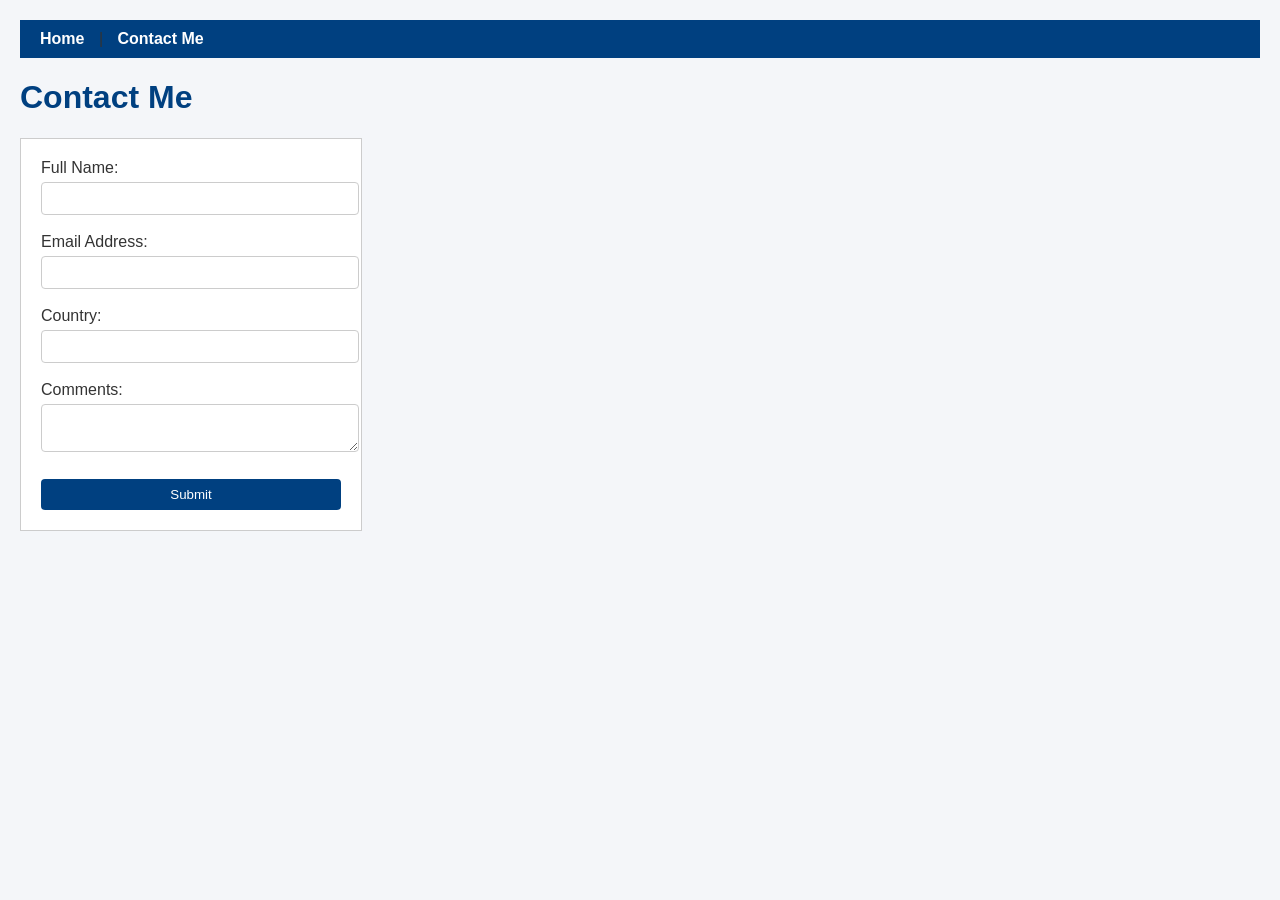
==== contact.html @ 4f0599c0 "Add files via upload" ====
<!DOCTYPE html>
<html lang="en">
<head>
  <meta charset="UTF-8">
  <title>Contact Ahmad Mohammad Marie</title>
  <link rel="stylesheet" href="style.css">
  <script>
    function validateForm() {
      const name = document.forms["contactForm"]["fullname"].value;
      const email = document.forms["contactForm"]["email"].value;
      const country = document.forms["contactForm"]["country"].value;
      const comments = document.forms["contactForm"]["comments"].value;

      if (name === "" || email === "" || country === "" || comments === "") {
        alert("All fields must be filled out before submission.");
        return false;
      }
      alert("Form submitted successfully!");
      return true;
    }
  </script>
</head>
<body>
  <nav>
    <a href="index.html">Home</a> | 
    <a href="contact.html">Contact Me</a>
  </nav>

  <h1>Contact Me</h1>
  <form name="contactForm" onsubmit="return validateForm()">
    <label for="fullname">Full Name:</label><br>
    <input type="text" id="fullname" name="fullname"><br><br>

    <label for="email">Email Address:</label><br>
    <input type="email" id="email" name="email"><br><br>

    <label for="country">Country:</label><br>
    <input type="text" id="country" name="country"><br><br>

    <label for="comments">Comments:</label><br>
    <textarea id="comments" name="comments"></textarea><br><br>

    <input type="submit" value="Submit">
  </form>
</body>
</html>
---- style.css ----
body {
  font-family: Arial, sans-serif;
  background-color: #f4f6f9;
  margin: 20px;
  color: #333;
}

nav {
  background-color: #004080;
  padding: 10px;
  margin-bottom: 20px;
}

nav a {
  color: white;
  text-decoration: none;
  margin: 0 10px;
  font-weight: bold;
}

nav a:hover {
  text-decoration: underline;
}

h1, h2, h3 {
  color: #004080;
}

.profile-photo {
  width: 200px;
  border: 3px solid #004080;
  border-radius: 8px;
}

table {
  border-collapse: collapse;
  margin-top: 10px;
}

table td {
  border: 1px solid #004080;
  padding: 8px;
}

table a {
  color: #004080;
  text-decoration: none;
}

table a:hover {
  text-decoration: underline;
}

form {
  background-color: #ffffff;
  padding: 20px;
  border: 1px solid #ccc;
  width: 300px;
}

input, textarea {
  width: 100%;
  padding: 8px;
  margin-top: 5px;
  border: 1px solid #ccc;
  border-radius: 4px;
}

input[type="submit"] {
  background-color: #004080;
  color: white;
  border: none;
  cursor: pointer;
}

input[type="submit"]:hover {
  background-color: #003366;
}
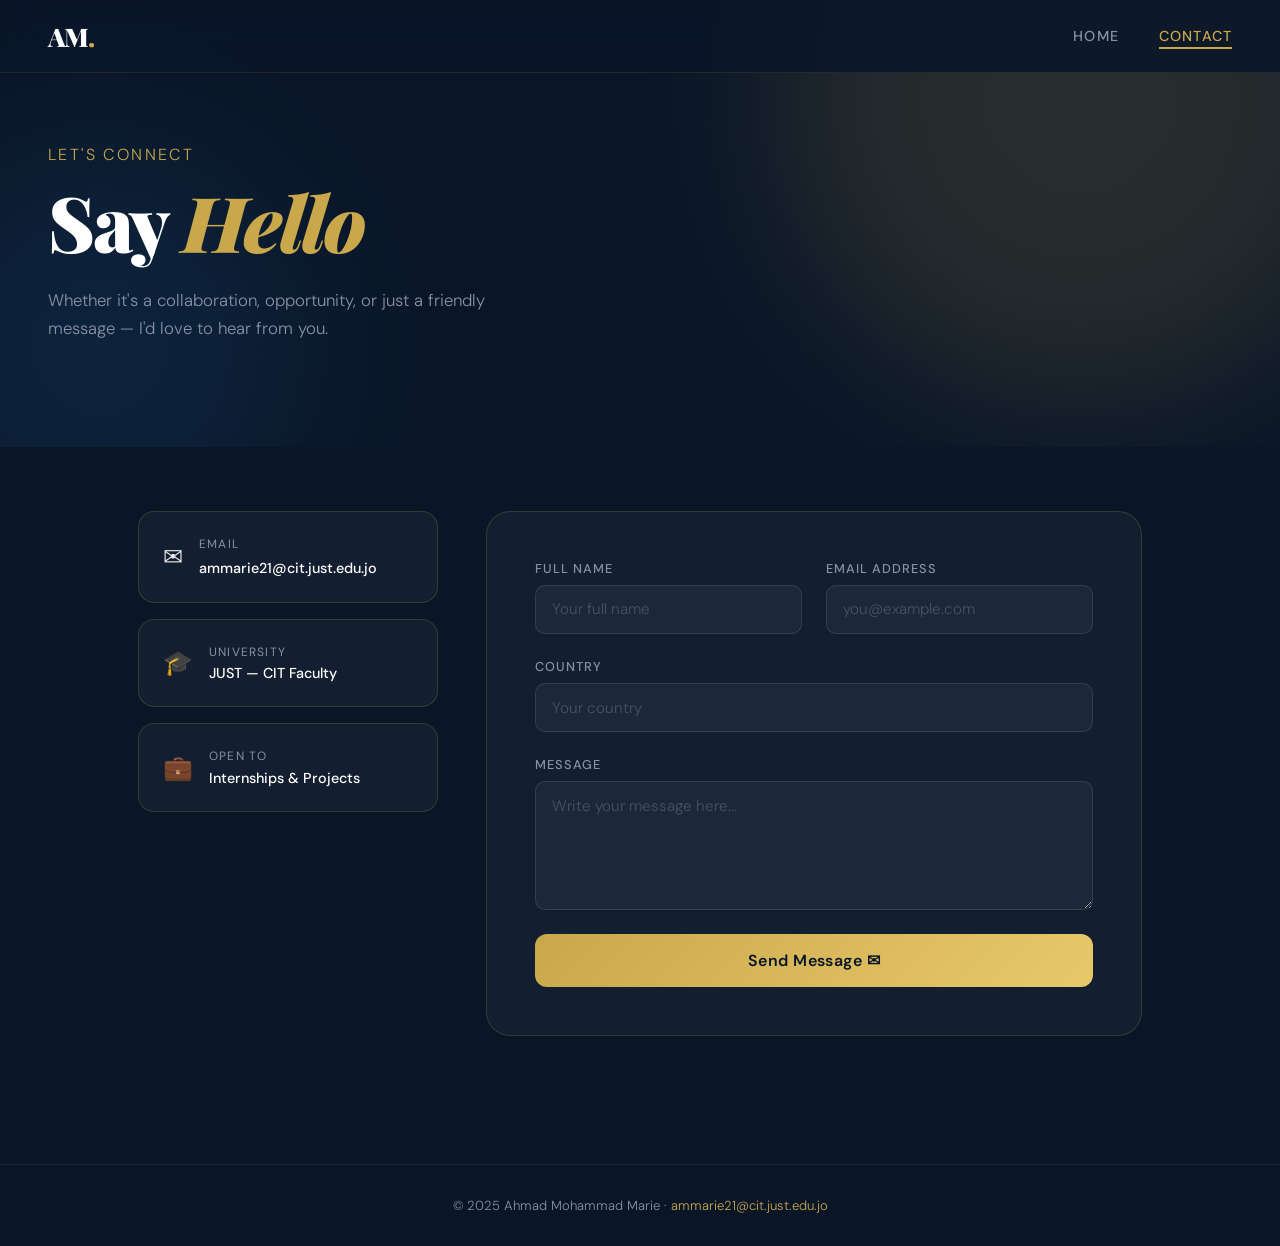
==== commit f129c0b2: "Add files via upload" ====
--- a/contact.html
+++ b/contact.html
@@ -1,46 +1,135 @@
-<!DOCTYPE html>
-<html lang="en">
-<head>
-  <meta charset="UTF-8">
-  <title>Contact Ahmad Mohammad Marie</title>
-  <link rel="stylesheet" href="style.css">
-  <script>
-    function validateForm() {
-      const name = document.forms["contactForm"]["fullname"].value;
-      const email = document.forms["contactForm"]["email"].value;
-      const country = document.forms["contactForm"]["country"].value;
-      const comments = document.forms["contactForm"]["comments"].value;
-
-      if (name === "" || email === "" || country === "" || comments === "") {
-        alert("All fields must be filled out before submission.");
-        return false;
-      }
-      alert("Form submitted successfully!");
-      return true;
-    }
-  </script>
-</head>
-<body>
-  <nav>
-    <a href="index.html">Home</a> | 
-    <a href="contact.html">Contact Me</a>
-  </nav>
-
-  <h1>Contact Me</h1>
-  <form name="contactForm" onsubmit="return validateForm()">
-    <label for="fullname">Full Name:</label><br>
-    <input type="text" id="fullname" name="fullname"><br><br>
-
-    <label for="email">Email Address:</label><br>
-    <input type="email" id="email" name="email"><br><br>
-
-    <label for="country">Country:</label><br>
-    <input type="text" id="country" name="country"><br><br>
-
-    <label for="comments">Comments:</label><br>
-    <textarea id="comments" name="comments"></textarea><br><br>
-
-    <input type="submit" value="Submit">
-  </form>
-</body>
-</html>
+<!DOCTYPE html>
+<html lang="en">
+<head>
+  <meta charset="UTF-8">
+  <meta name="viewport" content="width=device-width, initial-scale=1.0">
+  <title>Contact — Ahmad Mohammad Marie</title>
+  <link href="https://fonts.googleapis.com/css2?family=Playfair+Display:wght@400;700;900&family=DM+Sans:wght@300;400;500&display=swap" rel="stylesheet">
+  <link rel="stylesheet" href="style.css">
+  <script>
+    function validateForm() {
+      const name = document.forms["contactForm"]["fullname"].value;
+      const email = document.forms["contactForm"]["email"].value;
+      const country = document.forms["contactForm"]["country"].value;
+      const comments = document.forms["contactForm"]["comments"].value;
+
+      const fields = ['fullname','email','country','comments'];
+      let valid = true;
+
+      fields.forEach(f => {
+        const el = document.getElementById(f);
+        if (!document.forms["contactForm"][f].value.trim()) {
+          el.classList.add('error');
+          valid = false;
+        } else {
+          el.classList.remove('error');
+        }
+      });
+
+      if (!valid) {
+        document.getElementById('form-error').style.display = 'block';
+        return false;
+      }
+
+      document.getElementById('form-error').style.display = 'none';
+      document.getElementById('form-success').style.display = 'flex';
+      document.getElementById('contact-form-box').style.display = 'none';
+      return false; // prevent actual submit for demo
+    }
+  </script>
+</head>
+<body>
+
+  <!-- Navigation -->
+  <nav class="nav">
+    <div class="nav-logo">AM<span class="dot">.</span></div>
+    <div class="nav-links">
+      <a href="index.html" class="nav-link">Home</a>
+      <a href="contact.html" class="nav-link active">Contact</a>
+    </div>
+  </nav>
+
+  <!-- Contact Hero -->
+  <section class="contact-hero">
+    <div class="hero-bg">
+      <div class="circle c1"></div>
+      <div class="circle c2"></div>
+    </div>
+    <div class="contact-hero-text">
+      <p class="hero-eyebrow">Let's Connect</p>
+      <h1 class="hero-name">Say <span class="accent">Hello</span></h1>
+      <p class="hero-bio">Whether it's a collaboration, opportunity, or just a friendly message — I'd love to hear from you.</p>
+    </div>
+  </section>
+
+  <!-- Contact Layout -->
+  <section class="contact-layout">
+
+    <!-- Info Panel -->
+    <div class="contact-info">
+      <div class="info-card">
+        <div class="info-icon">✉</div>
+        <div>
+          <div class="info-label">Email</div>
+          <a href="mailto:ammarie21@cit.just.edu.jo" class="info-value">ammarie21@cit.just.edu.jo</a>
+        </div>
+      </div>
+      <div class="info-card">
+        <div class="info-icon">🎓</div>
+        <div>
+          <div class="info-label">University</div>
+          <div class="info-value">JUST — CIT Faculty</div>
+        </div>
+      </div>
+      <div class="info-card">
+        <div class="info-icon">💼</div>
+        <div>
+          <div class="info-label">Open To</div>
+          <div class="info-value">Internships & Projects</div>
+        </div>
+      </div>
+    </div>
+
+    <!-- Form -->
+    <div id="contact-form-box" class="contact-form-box">
+      <div id="form-error" class="form-error" style="display:none">⚠ Please fill in all fields before submitting.</div>
+      <form name="contactForm" onsubmit="return validateForm()">
+        <div class="form-row">
+          <div class="form-group">
+            <label for="fullname">Full Name</label>
+            <input type="text" id="fullname" name="fullname" placeholder="Your full name">
+          </div>
+          <div class="form-group">
+            <label for="email">Email Address</label>
+            <input type="email" id="email" name="email" placeholder="you@example.com">
+          </div>
+        </div>
+        <div class="form-group">
+          <label for="country">Country</label>
+          <input type="text" id="country" name="country" placeholder="Your country">
+        </div>
+        <div class="form-group">
+          <label for="comments">Message</label>
+          <textarea id="comments" name="comments" rows="5" placeholder="Write your message here..."></textarea>
+        </div>
+        <button type="submit" class="btn-primary submit-btn">Send Message ✉</button>
+      </form>
+    </div>
+
+    <!-- Success Message -->
+    <div id="form-success" class="form-success" style="display:none">
+      <div class="success-icon">✅</div>
+      <h3>Message Sent!</h3>
+      <p>Thanks for reaching out. I'll get back to you soon.</p>
+      <a href="index.html" class="btn-primary" style="margin-top:1.5rem;display:inline-block">Back to Home</a>
+    </div>
+
+  </section>
+
+  <!-- Footer -->
+  <footer class="footer">
+    <p>© 2025 Ahmad Mohammad Marie · <a href="mailto:ammarie21@cit.just.edu.jo">ammarie21@cit.just.edu.jo</a></p>
+  </footer>
+
+</body>
+</html>
--- a/style.css
+++ b/style.css
@@ -1,78 +1,815 @@
-body {
-  font-family: Arial, sans-serif;
-  background-color: #f4f6f9;
-  margin: 20px;
-  color: #333;
-}
-
-nav {
-  background-color: #004080;
-  padding: 10px;
-  margin-bottom: 20px;
-}
-
-nav a {
-  color: white;
-  text-decoration: none;
-  margin: 0 10px;
-  font-weight: bold;
-}
-
-nav a:hover {
-  text-decoration: underline;
-}
-
-h1, h2, h3 {
-  color: #004080;
-}
-
-.profile-photo {
-  width: 200px;
-  border: 3px solid #004080;
-  border-radius: 8px;
-}
-
-table {
-  border-collapse: collapse;
-  margin-top: 10px;
-}
-
-table td {
-  border: 1px solid #004080;
-  padding: 8px;
-}
-
-table a {
-  color: #004080;
-  text-decoration: none;
-}
-
-table a:hover {
-  text-decoration: underline;
-}
-
-form {
-  background-color: #ffffff;
-  padding: 20px;
-  border: 1px solid #ccc;
-  width: 300px;
-}
-
-input, textarea {
-  width: 100%;
-  padding: 8px;
-  margin-top: 5px;
-  border: 1px solid #ccc;
-  border-radius: 4px;
-}
-
-input[type="submit"] {
-  background-color: #004080;
-  color: white;
-  border: none;
-  cursor: pointer;
-}
-
-input[type="submit"]:hover {
-  background-color: #003366;
-}
+/* ===========================
+   CSS Variables & Reset
+   =========================== */
+:root {
+  --navy: #0a1628;
+  --navy-mid: #112240;
+  --navy-light: #1d3461;
+  --gold: #c9a84c;
+  --gold-light: #e8c96a;
+  --cream: #f5f0e8;
+  --text: #e8e8e8;
+  --text-muted: #8892a4;
+  --white: #ffffff;
+  --card-bg: rgba(255,255,255,0.04);
+  --card-border: rgba(201,168,76,0.2);
+  --radius: 16px;
+  --font-display: 'Playfair Display', serif;
+  --font-body: 'DM Sans', sans-serif;
+}
+
+*, *::before, *::after {
+  box-sizing: border-box;
+  margin: 0;
+  padding: 0;
+}
+
+html {
+  scroll-behavior: smooth;
+}
+
+body {
+  font-family: var(--font-body);
+  background-color: var(--navy);
+  color: var(--text);
+  min-height: 100vh;
+  overflow-x: hidden;
+}
+
+/* ===========================
+   Navigation
+   =========================== */
+.nav {
+  position: fixed;
+  top: 0;
+  left: 0;
+  right: 0;
+  z-index: 100;
+  display: flex;
+  align-items: center;
+  justify-content: space-between;
+  padding: 1.2rem 3rem;
+  background: rgba(10, 22, 40, 0.85);
+  backdrop-filter: blur(16px);
+  border-bottom: 1px solid rgba(201,168,76,0.12);
+}
+
+.nav-logo {
+  font-family: var(--font-display);
+  font-size: 1.6rem;
+  font-weight: 900;
+  color: var(--white);
+  letter-spacing: -0.03em;
+}
+
+.dot {
+  color: var(--gold);
+}
+
+.nav-links {
+  display: flex;
+  gap: 2.5rem;
+  align-items: center;
+}
+
+.nav-link {
+  font-family: var(--font-body);
+  font-size: 0.9rem;
+  font-weight: 500;
+  color: var(--text-muted);
+  text-decoration: none;
+  letter-spacing: 0.08em;
+  text-transform: uppercase;
+  transition: color 0.2s;
+  position: relative;
+}
+
+.nav-link::after {
+  content: '';
+  position: absolute;
+  bottom: -4px;
+  left: 0;
+  width: 0;
+  height: 2px;
+  background: var(--gold);
+  transition: width 0.3s;
+}
+
+.nav-link:hover,
+.nav-link.active {
+  color: var(--gold);
+}
+
+.nav-link.active::after,
+.nav-link:hover::after {
+  width: 100%;
+}
+
+/* ===========================
+   Hero Section
+   =========================== */
+.hero {
+  min-height: 100vh;
+  display: flex;
+  align-items: center;
+  justify-content: center;
+  padding: 7rem 3rem 4rem;
+  position: relative;
+  overflow: hidden;
+}
+
+.hero-bg {
+  position: absolute;
+  inset: 0;
+  pointer-events: none;
+}
+
+.circle {
+  position: absolute;
+  border-radius: 50%;
+  filter: blur(80px);
+  opacity: 0.15;
+}
+
+.c1 {
+  width: 600px;
+  height: 600px;
+  background: var(--gold);
+  top: -200px;
+  right: -100px;
+  animation: float 8s ease-in-out infinite;
+}
+
+.c2 {
+  width: 400px;
+  height: 400px;
+  background: #1e6ba8;
+  bottom: -100px;
+  left: -100px;
+  animation: float 10s ease-in-out infinite reverse;
+}
+
+.c3 {
+  width: 250px;
+  height: 250px;
+  background: var(--gold-light);
+  top: 50%;
+  left: 40%;
+  animation: float 6s ease-in-out infinite;
+}
+
+@keyframes float {
+  0%, 100% { transform: translateY(0px); }
+  50% { transform: translateY(-30px); }
+}
+
+.hero-content {
+  display: flex;
+  align-items: center;
+  gap: 6rem;
+  max-width: 1100px;
+  width: 100%;
+  position: relative;
+  z-index: 2;
+}
+
+.hero-text {
+  flex: 1;
+  animation: fadeUp 0.8s ease forwards;
+}
+
+@keyframes fadeUp {
+  from { opacity: 0; transform: translateY(30px); }
+  to   { opacity: 1; transform: translateY(0); }
+}
+
+.hero-eyebrow {
+  font-size: 1rem;
+  font-weight: 300;
+  color: var(--gold);
+  letter-spacing: 0.15em;
+  text-transform: uppercase;
+  margin-bottom: 1rem;
+}
+
+.hero-name {
+  font-family: var(--font-display);
+  font-size: clamp(2.8rem, 6vw, 5rem);
+  font-weight: 900;
+  line-height: 1.05;
+  color: var(--white);
+  margin-bottom: 1.5rem;
+  letter-spacing: -0.03em;
+}
+
+.accent {
+  color: var(--gold);
+  font-style: italic;
+}
+
+.hero-meta {
+  display: flex;
+  gap: 0.75rem;
+  flex-wrap: wrap;
+  margin-bottom: 1.5rem;
+}
+
+.badge {
+  background: rgba(201,168,76,0.12);
+  border: 1px solid rgba(201,168,76,0.3);
+  color: var(--gold-light);
+  padding: 0.35rem 0.9rem;
+  border-radius: 100px;
+  font-size: 0.8rem;
+  font-weight: 500;
+  letter-spacing: 0.04em;
+}
+
+.hero-bio {
+  font-size: 1.05rem;
+  color: var(--text-muted);
+  line-height: 1.7;
+  max-width: 480px;
+  margin-bottom: 2.5rem;
+  font-weight: 300;
+}
+
+.hero-actions {
+  display: flex;
+  gap: 1rem;
+  flex-wrap: wrap;
+}
+
+.btn-primary {
+  background: linear-gradient(135deg, var(--gold), var(--gold-light));
+  color: var(--navy);
+  padding: 0.9rem 2rem;
+  border-radius: 100px;
+  font-size: 0.9rem;
+  font-weight: 600;
+  text-decoration: none;
+  border: none;
+  cursor: pointer;
+  transition: transform 0.2s, box-shadow 0.2s;
+  display: inline-block;
+  letter-spacing: 0.03em;
+}
+
+.btn-primary:hover {
+  transform: translateY(-2px);
+  box-shadow: 0 12px 30px rgba(201,168,76,0.35);
+}
+
+.btn-secondary {
+  color: var(--text);
+  padding: 0.9rem 2rem;
+  border-radius: 100px;
+  font-size: 0.9rem;
+  font-weight: 500;
+  text-decoration: none;
+  border: 1px solid rgba(255,255,255,0.15);
+  transition: border-color 0.2s, color 0.2s;
+  letter-spacing: 0.03em;
+}
+
+.btn-secondary:hover {
+  border-color: var(--gold);
+  color: var(--gold);
+}
+
+/* Hero Photo */
+.hero-photo-wrap {
+  position: relative;
+  flex-shrink: 0;
+  animation: fadeUp 0.8s 0.2s ease both;
+}
+
+.photo-ring {
+  position: absolute;
+  inset: -12px;
+  border-radius: 50%;
+  border: 2px dashed rgba(201,168,76,0.4);
+  animation: spin 20s linear infinite;
+}
+
+@keyframes spin {
+  to { transform: rotate(360deg); }
+}
+
+.hero-photo {
+  width: 280px;
+  height: 280px;
+  object-fit: cover;
+  object-position: top center;
+  border-radius: 50%;
+  border: 4px solid var(--gold);
+  display: block;
+  position: relative;
+  z-index: 1;
+}
+
+.photo-tag {
+  position: absolute;
+  bottom: 10px;
+  right: -20px;
+  background: linear-gradient(135deg, var(--gold), var(--gold-light));
+  color: var(--navy);
+  padding: 0.5rem 1rem;
+  border-radius: 100px;
+  font-size: 0.8rem;
+  font-weight: 700;
+  white-space: nowrap;
+  z-index: 2;
+  box-shadow: 0 8px 20px rgba(201,168,76,0.4);
+}
+
+.scroll-hint {
+  position: absolute;
+  bottom: 2.5rem;
+  left: 50%;
+  transform: translateX(-50%);
+  font-size: 0.8rem;
+  color: var(--text-muted);
+  letter-spacing: 0.15em;
+  text-transform: uppercase;
+  animation: bounce 2s infinite;
+}
+
+@keyframes bounce {
+  0%, 100% { transform: translateX(-50%) translateY(0); }
+  50% { transform: translateX(-50%) translateY(8px); }
+}
+
+/* ===========================
+   Sections
+   =========================== */
+.section {
+  padding: 6rem 3rem;
+  max-width: 1100px;
+  margin: 0 auto;
+}
+
+.section-label {
+  font-size: 0.78rem;
+  letter-spacing: 0.2em;
+  text-transform: uppercase;
+  color: var(--gold);
+  font-weight: 500;
+  margin-bottom: 0.6rem;
+}
+
+.section-title {
+  font-family: var(--font-display);
+  font-size: clamp(2rem, 4vw, 3rem);
+  font-weight: 700;
+  color: var(--white);
+  margin-bottom: 3rem;
+  letter-spacing: -0.02em;
+}
+
+/* ===========================
+   Skills Grid
+   =========================== */
+.skills-section {
+  border-top: 1px solid rgba(255,255,255,0.06);
+}
+
+.skills-grid {
+  display: flex;
+  gap: 1.25rem;
+  flex-wrap: wrap;
+}
+
+.skill-card {
+  background: var(--card-bg);
+  border: 1px solid var(--card-border);
+  border-radius: var(--radius);
+  padding: 1.75rem 1.5rem;
+  display: flex;
+  flex-direction: column;
+  align-items: center;
+  gap: 0.75rem;
+  flex: 1;
+  min-width: 130px;
+  transition: transform 0.25s, border-color 0.25s, background 0.25s;
+  cursor: default;
+  animation: fadeUp 0.6s var(--delay, 0s) ease both;
+  backdrop-filter: blur(8px);
+}
+
+.skill-card:hover {
+  transform: translateY(-6px);
+  border-color: var(--gold);
+  background: rgba(201,168,76,0.08);
+}
+
+.skill-icon {
+  font-size: 2rem;
+}
+
+.skill-name {
+  font-size: 0.88rem;
+  font-weight: 500;
+  color: var(--text);
+  text-align: center;
+  letter-spacing: 0.03em;
+}
+
+/* ===========================
+   Tools Grid
+   =========================== */
+.tools-section {
+  border-top: 1px solid rgba(255,255,255,0.06);
+}
+
+.tools-grid {
+  display: flex;
+  flex-direction: column;
+  gap: 1rem;
+}
+
+.tool-card {
+  background: var(--card-bg);
+  border: 1px solid var(--card-border);
+  border-radius: var(--radius);
+  padding: 1.5rem 2rem;
+  display: flex;
+  align-items: center;
+  gap: 1.5rem;
+  text-decoration: none;
+  transition: transform 0.25s, border-color 0.25s, background 0.25s;
+  animation: fadeUp 0.6s var(--delay, 0s) ease both;
+  backdrop-filter: blur(8px);
+}
+
+.tool-card:hover {
+  transform: translateX(8px);
+  border-color: var(--gold);
+  background: rgba(201,168,76,0.06);
+}
+
+.tool-logo {
+  font-size: 2rem;
+  flex-shrink: 0;
+}
+
+.tool-info {
+  flex: 1;
+}
+
+.tool-name {
+  font-size: 1rem;
+  font-weight: 600;
+  color: var(--white);
+  margin-bottom: 0.2rem;
+}
+
+.tool-desc {
+  font-size: 0.82rem;
+  color: var(--text-muted);
+  font-weight: 300;
+}
+
+.tool-arrow {
+  font-size: 1.2rem;
+  color: var(--gold);
+  opacity: 0.6;
+  transition: opacity 0.2s, transform 0.2s;
+}
+
+.tool-card:hover .tool-arrow {
+  opacity: 1;
+  transform: translateX(4px);
+}
+
+/* ===========================
+   Vision Section
+   =========================== */
+.vision-section {
+  border-top: 1px solid rgba(255,255,255,0.06);
+}
+
+.vision-inner {
+  background: linear-gradient(135deg, rgba(201,168,76,0.08), rgba(201,168,76,0.02));
+  border: 1px solid rgba(201,168,76,0.2);
+  border-radius: 24px;
+  padding: 4rem;
+}
+
+.vision-quote {
+  font-family: var(--font-display);
+  font-size: clamp(1.1rem, 2.5vw, 1.5rem);
+  font-style: italic;
+  color: var(--cream);
+  line-height: 1.6;
+  border-left: 4px solid var(--gold);
+  padding-left: 2rem;
+  margin-bottom: 3rem;
+  font-weight: 400;
+}
+
+.vision-goals {
+  display: flex;
+  gap: 1rem;
+  flex-wrap: wrap;
+}
+
+.goal {
+  background: rgba(201,168,76,0.1);
+  border: 1px solid rgba(201,168,76,0.25);
+  color: var(--gold-light);
+  padding: 0.6rem 1.2rem;
+  border-radius: 100px;
+  font-size: 0.85rem;
+  font-weight: 500;
+  transition: background 0.2s, transform 0.2s;
+  cursor: default;
+}
+
+.goal:hover {
+  background: rgba(201,168,76,0.2);
+  transform: translateY(-2px);
+}
+
+/* ===========================
+   Contact Page
+   =========================== */
+.contact-hero {
+  min-height: 45vh;
+  display: flex;
+  align-items: flex-end;
+  padding: 9rem 3rem 4rem;
+  position: relative;
+  overflow: hidden;
+  max-width: 100%;
+}
+
+.contact-hero-text {
+  max-width: 600px;
+  position: relative;
+  z-index: 2;
+  animation: fadeUp 0.8s ease forwards;
+}
+
+.contact-layout {
+  display: grid;
+  grid-template-columns: 300px 1fr;
+  gap: 3rem;
+  max-width: 1100px;
+  margin: 0 auto;
+  padding: 4rem 3rem 8rem;
+  align-items: start;
+}
+
+/* Contact Info */
+.contact-info {
+  display: flex;
+  flex-direction: column;
+  gap: 1rem;
+}
+
+.info-card {
+  background: var(--card-bg);
+  border: 1px solid var(--card-border);
+  border-radius: var(--radius);
+  padding: 1.5rem;
+  display: flex;
+  align-items: center;
+  gap: 1rem;
+  transition: border-color 0.2s;
+  backdrop-filter: blur(8px);
+}
+
+.info-card:hover {
+  border-color: var(--gold);
+}
+
+.info-icon {
+  font-size: 1.5rem;
+  flex-shrink: 0;
+}
+
+.info-label {
+  font-size: 0.75rem;
+  color: var(--text-muted);
+  text-transform: uppercase;
+  letter-spacing: 0.1em;
+  margin-bottom: 0.3rem;
+}
+
+.info-value {
+  font-size: 0.9rem;
+  color: var(--white);
+  font-weight: 500;
+  text-decoration: none;
+}
+
+a.info-value:hover {
+  color: var(--gold);
+}
+
+/* Contact Form */
+.contact-form-box {
+  background: var(--card-bg);
+  border: 1px solid var(--card-border);
+  border-radius: 24px;
+  padding: 3rem;
+  backdrop-filter: blur(8px);
+  animation: fadeUp 0.8s 0.1s ease both;
+}
+
+.form-row {
+  display: grid;
+  grid-template-columns: 1fr 1fr;
+  gap: 1.5rem;
+}
+
+.form-group {
+  display: flex;
+  flex-direction: column;
+  gap: 0.5rem;
+  margin-bottom: 1.5rem;
+}
+
+.form-group label {
+  font-size: 0.8rem;
+  font-weight: 500;
+  color: var(--text-muted);
+  letter-spacing: 0.08em;
+  text-transform: uppercase;
+}
+
+.form-group input,
+.form-group textarea {
+  background: rgba(255,255,255,0.04);
+  border: 1px solid rgba(255,255,255,0.1);
+  border-radius: 10px;
+  padding: 0.85rem 1rem;
+  color: var(--white);
+  font-family: var(--font-body);
+  font-size: 0.95rem;
+  font-weight: 300;
+  transition: border-color 0.2s, box-shadow 0.2s;
+  width: 100%;
+  outline: none;
+}
+
+.form-group input::placeholder,
+.form-group textarea::placeholder {
+  color: rgba(255,255,255,0.2);
+}
+
+.form-group input:focus,
+.form-group textarea:focus {
+  border-color: var(--gold);
+  box-shadow: 0 0 0 3px rgba(201,168,76,0.12);
+}
+
+.form-group input.error,
+.form-group textarea.error {
+  border-color: #e05252;
+}
+
+.form-group textarea {
+  resize: vertical;
+  min-height: 120px;
+}
+
+.submit-btn {
+  width: 100%;
+  padding: 1rem;
+  font-size: 1rem;
+  font-family: var(--font-body);
+  border-radius: 12px;
+}
+
+.form-error {
+  background: rgba(224,82,82,0.12);
+  border: 1px solid rgba(224,82,82,0.3);
+  color: #f08080;
+  padding: 0.85rem 1rem;
+  border-radius: 10px;
+  font-size: 0.85rem;
+  margin-bottom: 1.5rem;
+}
+
+/* Success */
+.form-success {
+  background: var(--card-bg);
+  border: 1px solid rgba(201,168,76,0.3);
+  border-radius: 24px;
+  padding: 4rem;
+  flex-direction: column;
+  align-items: center;
+  text-align: center;
+  backdrop-filter: blur(8px);
+  animation: fadeUp 0.6s ease both;
+}
+
+.success-icon {
+  font-size: 3.5rem;
+  margin-bottom: 1rem;
+}
+
+.form-success h3 {
+  font-family: var(--font-display);
+  font-size: 2rem;
+  color: var(--white);
+  margin-bottom: 0.75rem;
+}
+
+.form-success p {
+  color: var(--text-muted);
+  font-size: 1rem;
+  font-weight: 300;
+}
+
+/* ===========================
+   Footer
+   =========================== */
+.footer {
+  border-top: 1px solid rgba(255,255,255,0.06);
+  padding: 2rem 3rem;
+  text-align: center;
+  font-size: 0.82rem;
+  color: var(--text-muted);
+  font-weight: 300;
+}
+
+.footer a {
+  color: var(--gold);
+  text-decoration: none;
+}
+
+.footer a:hover {
+  text-decoration: underline;
+}
+
+/* ===========================
+   Responsive
+   =========================== */
+@media (max-width: 900px) {
+  .hero-content {
+    flex-direction: column-reverse;
+    gap: 3rem;
+    text-align: center;
+  }
+
+  .hero-actions {
+    justify-content: center;
+  }
+
+  .hero-meta {
+    justify-content: center;
+  }
+
+  .hero-bio {
+    margin: 0 auto 2.5rem;
+  }
+
+  .hero-photo {
+    width: 220px;
+    height: 220px;
+  }
+
+  .contact-layout {
+    grid-template-columns: 1fr;
+  }
+
+  .contact-hero {
+    align-items: center;
+    text-align: center;
+    padding-top: 8rem;
+  }
+
+  .vision-inner {
+    padding: 2.5rem;
+  }
+
+  .form-row {
+    grid-template-columns: 1fr;
+  }
+
+  .nav {
+    padding: 1rem 1.5rem;
+  }
+
+  .section {
+    padding: 4rem 1.5rem;
+  }
+}
+
+@media (max-width: 600px) {
+  .skills-grid {
+    gap: 0.75rem;
+  }
+
+  .skill-card {
+    min-width: 100px;
+    padding: 1.25rem 1rem;
+  }
+
+  .contact-form-box {
+    padding: 2rem 1.5rem;
+  }
+}
